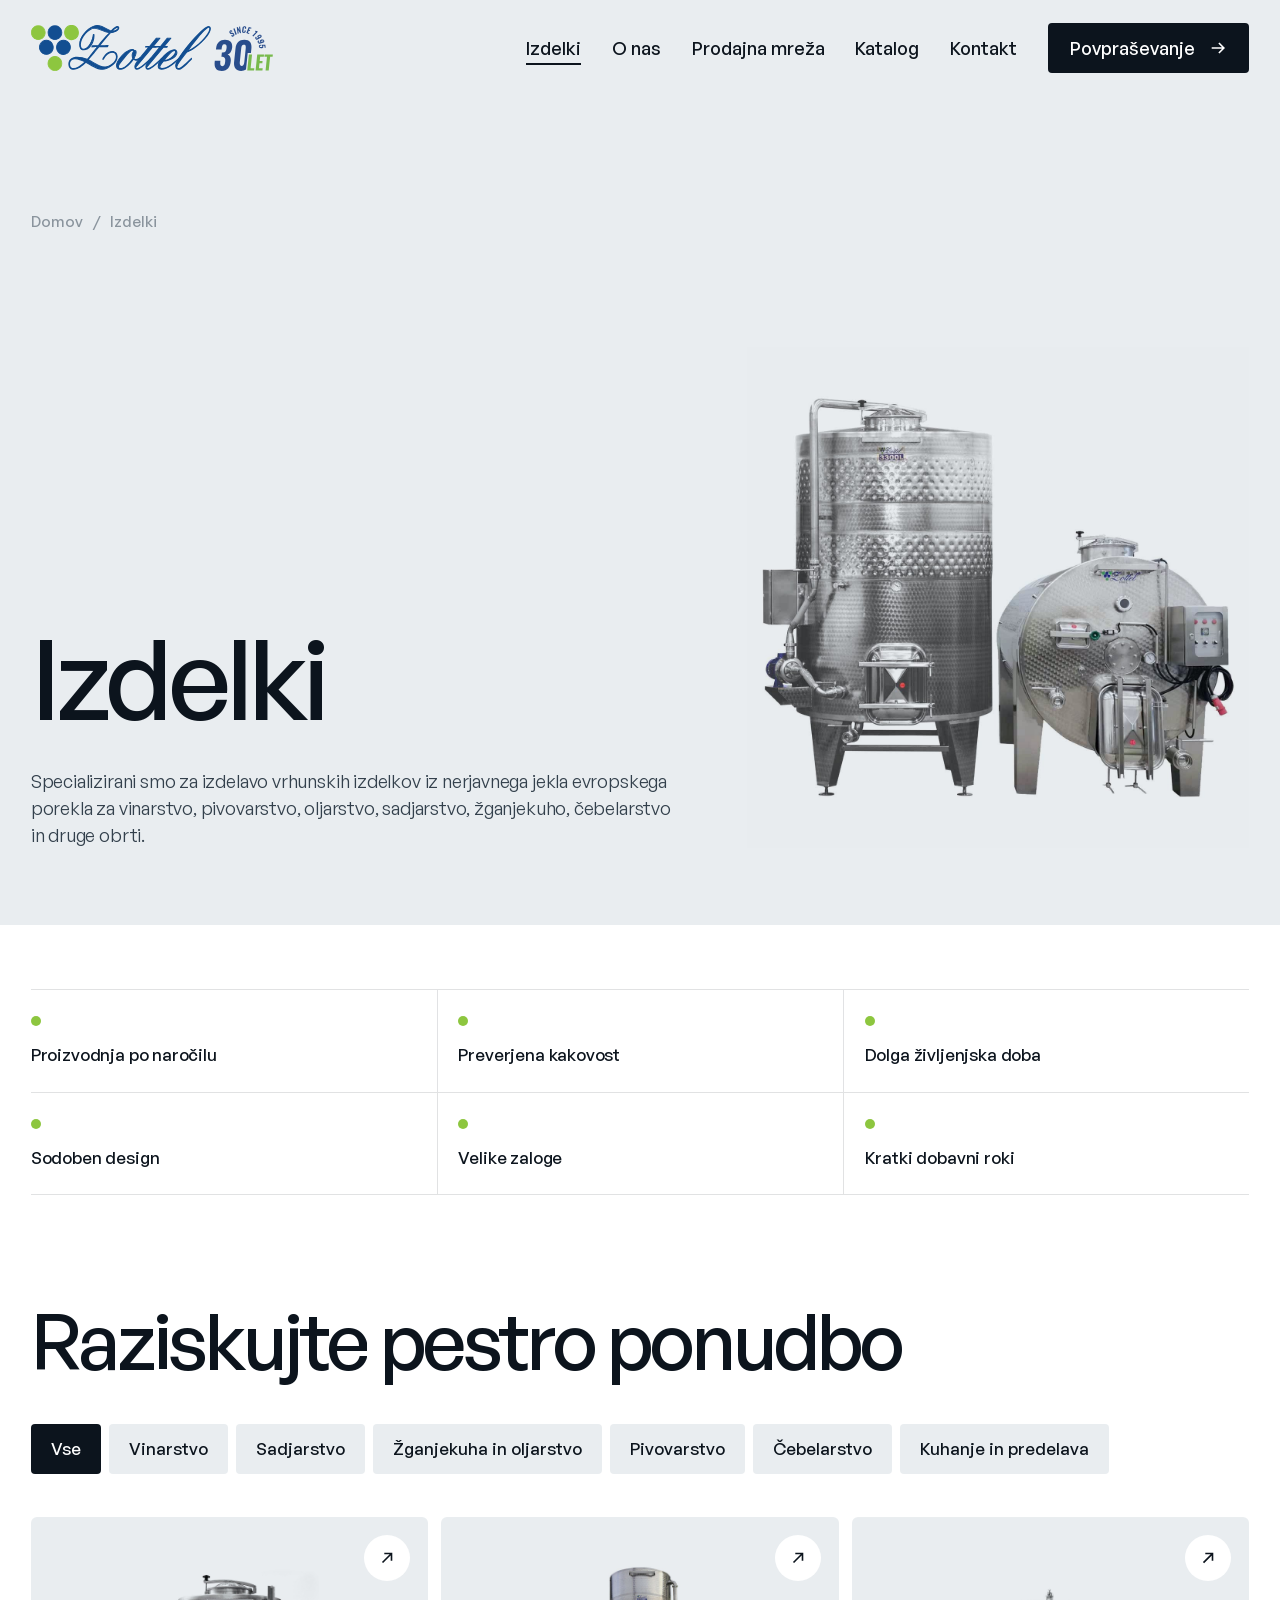
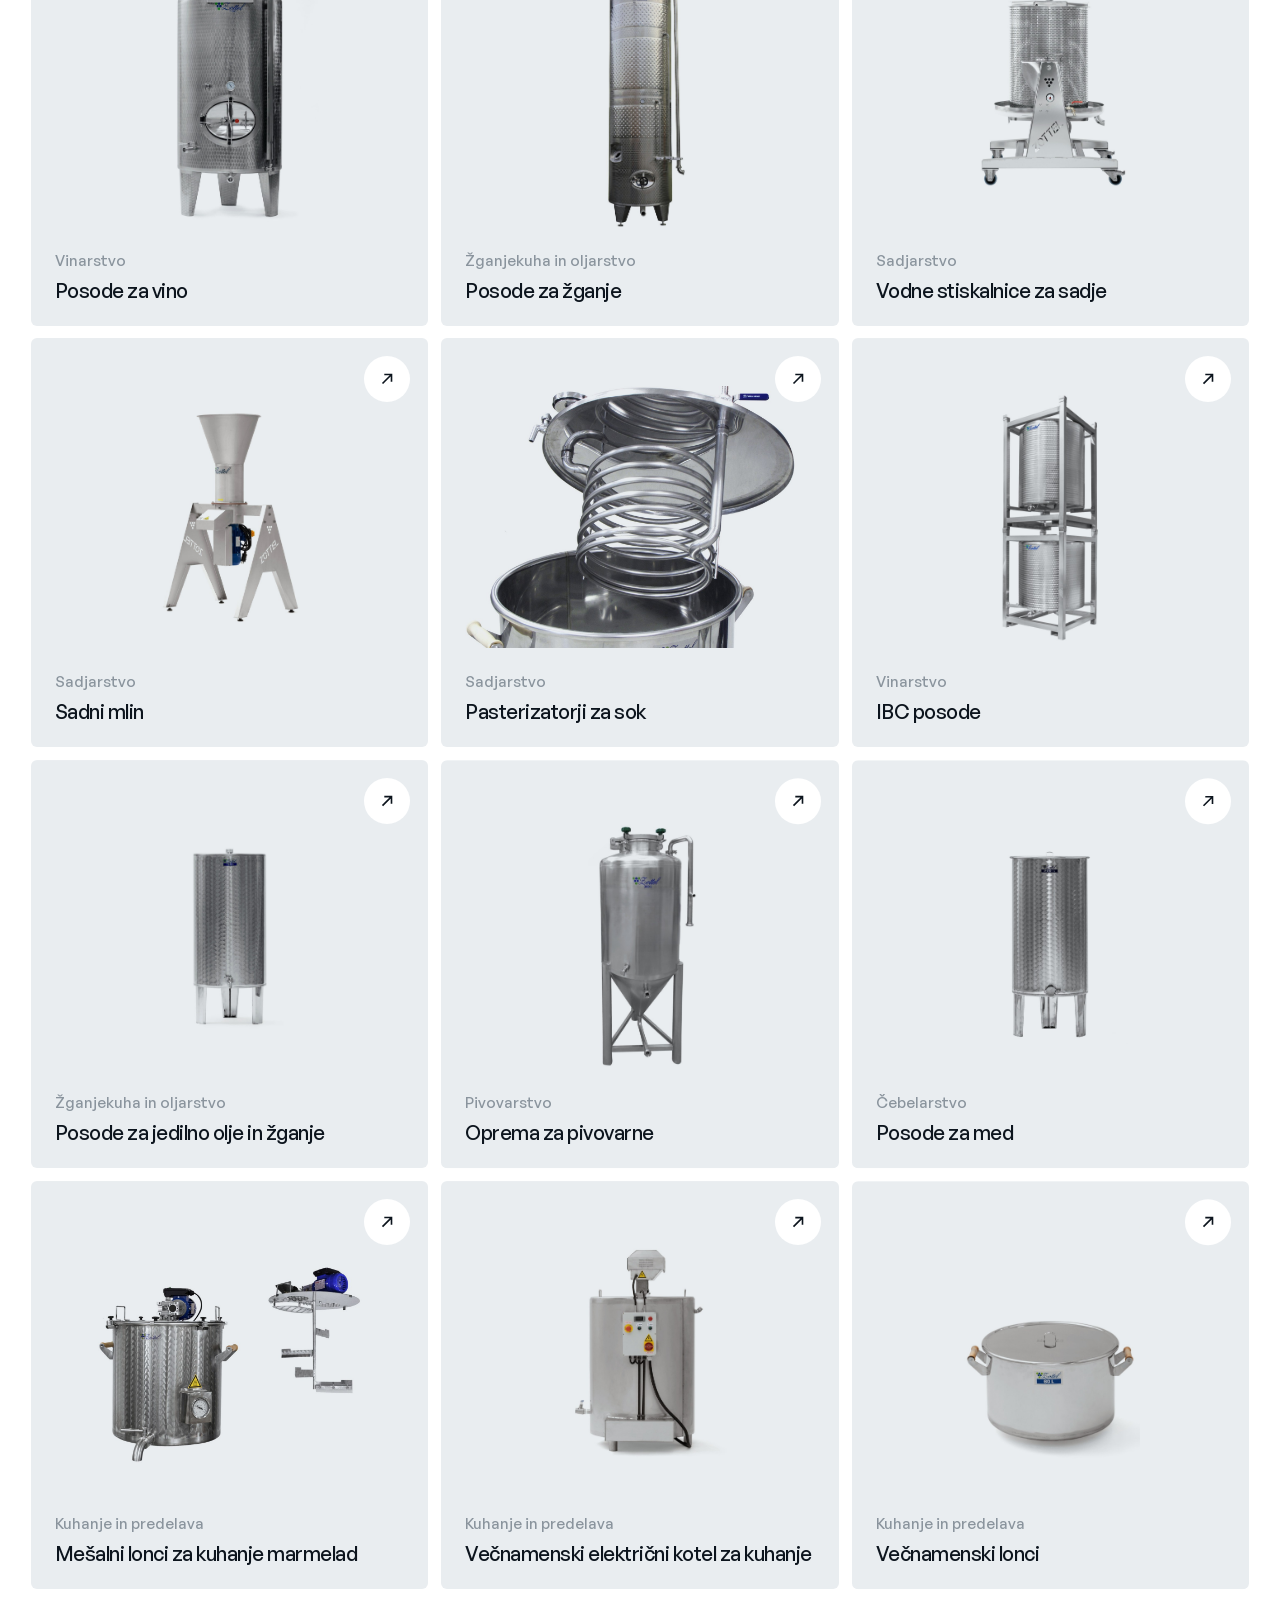
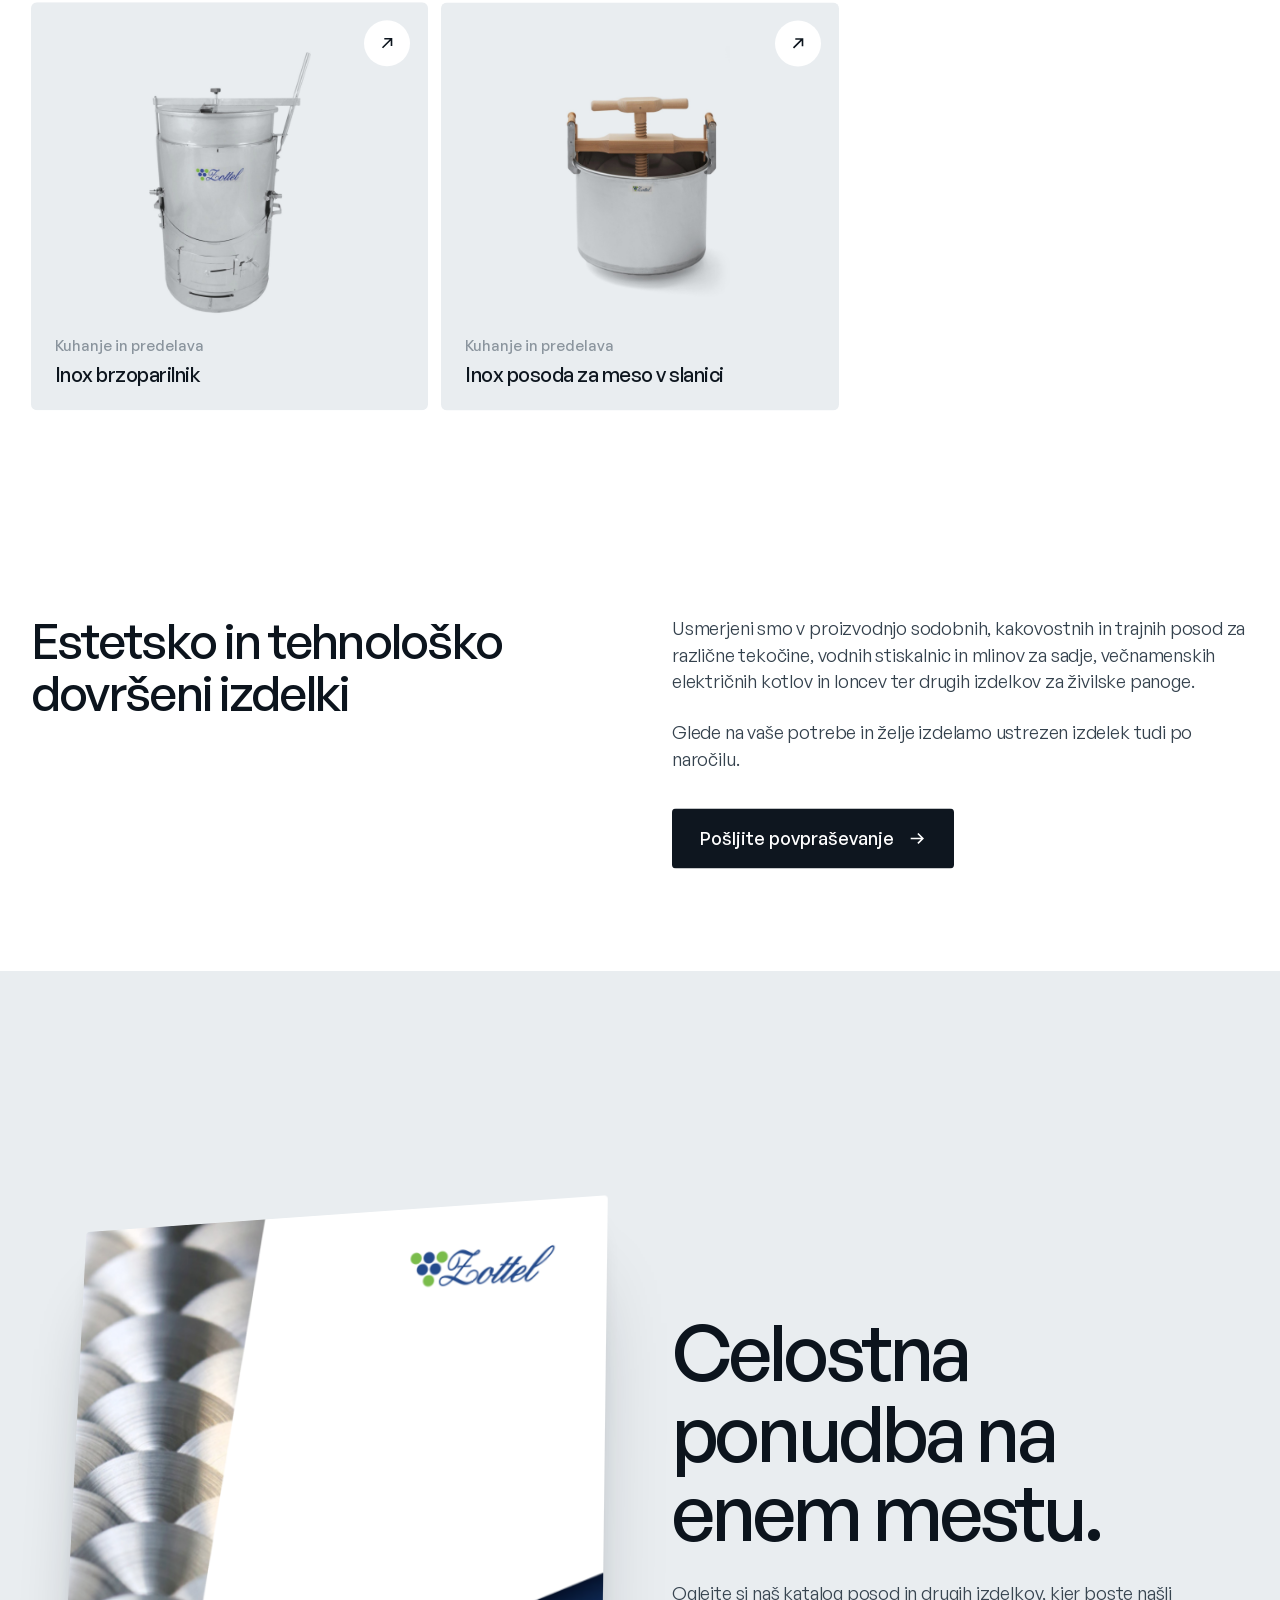
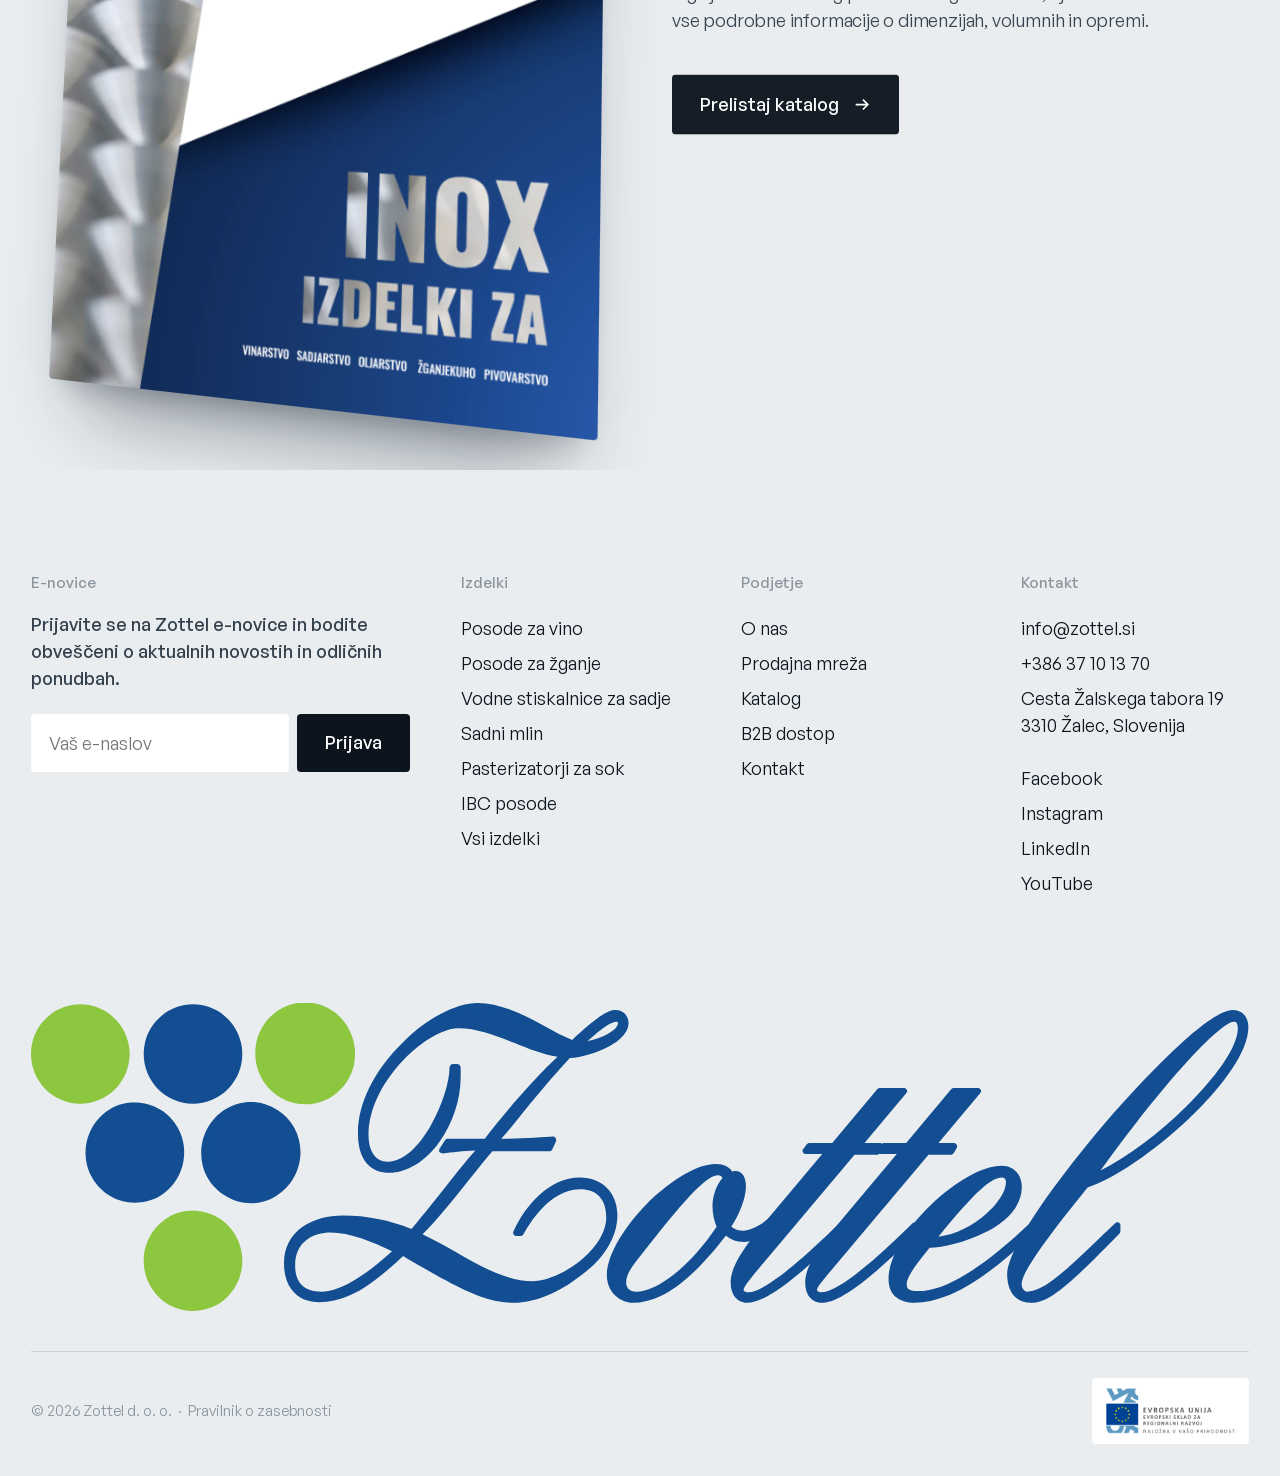
==== izdelki.html @ 9b25bd9e "Zottel website redesign Co-Authored-By: Claude Opus 5.5 <noreply@anthropic.com>" ====
<!doctype html>
<html lang="sl">
<head>
<meta charset="utf-8">
<meta name="viewport" content="width=device-width, initial-scale=1">
<title>Izdelki | Zottel</title>
<meta name="robots" content="noindex">
<link rel="icon" href="https://www.zottel.si/cache/documents/5544aebc43ce84dd72fc0d8e/favicon.ico">
<link rel="preload" href="assets/fonts/GeneralSans-500.woff2" as="font" type="font/woff2" crossorigin>
<link rel="stylesheet" href="assets/css/style.css">
</head>
<body data-page="izdelki">
<main>
<section class="phero">
    <div class="crumbs"><a href="index.html">Domov</a><span>/</span><span>Izdelki</span></div>
    <div class="phero-grid">
      <div>
        <h1 class="d1" data-split>Izdelki</h1>
        <p class="lead">Specializirani smo za izdelavo vrhunskih izdelkov iz nerjavnega jekla evropskega porekla za vinarstvo, pivovarstvo, oljarstvo, sadjarstvo, žganjekuho, čebelarstvo in druge obrti.</p>
      </div>
      <div class="phero-img"><img src="assets/img/s/vinfikatorji.jpg" alt="Vinifikatorji Zottel"></div>
    </div>
  </section>
  <section class="wrap" style="padding-top:clamp(50px,5vw,90px)"><div class="adv rv"><div><b></b>Proizvodnja po naročilu</div><div><b></b>Preverjena kakovost</div><div><b></b>Dolga življenjska doba</div><div><b></b>Sodoben design</div><div><b></b>Velike zaloge</div><div><b></b>Kratki dobavni roki</div></div></section>
  <section class="grid-sec">
    <div class="items-head"><h2 class="d2" data-split>Raziskujte pestro ponudbo</h2></div>
    <div class="filter rv" id="filter"></div>
    <div class="pgrid" id="pgrid"></div>
  </section>
  <section class="textcols">
    <h2 class="d3" data-split>Estetsko in tehnološko dovršeni izdelki</h2>
    <div><p class="lead rv">Usmerjeni smo v proizvodnjo sodobnih, kakovostnih in trajnih posod za različne tekočine, vodnih stiskalnic in mlinov za sadje, večnamenskih električnih kotlov in loncev ter drugih izdelkov za živilske panoge.</p>
    <p class="lead rv" style="margin-top:24px">Glede na vaše potrebe in želje izdelamo ustrezen izdelek tudi po naročilu.</p>
    <a class="btn rv" style="margin-top:36px" href="kontakt.html">Pošljite povpraševanje <svg viewBox="0 0 20 20" fill="none"><path d="M3 10h13M11 4.5 16.5 10 11 15.5" stroke="currentColor" stroke-width="1.8"/></svg></a></div>
  </section>
  <section class="catalog" id="katalog">
    <div class="cover"><img src="assets/img/KatalogZottel_05-2023_SLO_web-1-0.png" alt="Katalog Zottel 2023" loading="lazy"></div>
    <div>
      <h2 class="d2" data-split>Celostna ponudba na enem mestu.</h2>
      <p class="lead rv">Oglejte si naš katalog posod in drugih izdelkov, kjer boste našli vse podrobne informacije o dimenzijah, volumnih in opremi.</p>
      <a class="btn rv" href="https://www.zottel.si/katalog" target="_blank" rel="noopener">Prelistaj katalog <svg viewBox="0 0 20 20" fill="none"><path d="M3 10h13M11 4.5 16.5 10 11 15.5" stroke="currentColor" stroke-width="1.8"/></svg></a>
    </div>
  </section>
</main>
<script src="assets/vendor/gsap.min.js"></script>
<script src="assets/vendor/ScrollTrigger.min.js"></script>
<script src="assets/vendor/lenis.min.js"></script>
<script src="assets/js/data.js"></script>
<script src="assets/js/main.js"></script>
</body>
</html>
---- assets/css/style.css ----
@font-face { font-family: 'General Sans'; src: url('../fonts/GeneralSans-400.woff2') format('woff2'); font-weight: 400; font-display: swap; }
@font-face { font-family: 'General Sans'; src: url('../fonts/GeneralSans-500.woff2') format('woff2'); font-weight: 500; font-display: swap; }
@font-face { font-family: 'General Sans'; src: url('../fonts/GeneralSans-600.woff2') format('woff2'); font-weight: 600; font-display: swap; }

:root {
  --steel: #e9edf0;
  --steel-2: #dfe4e8;
  --paper: #f5f7f8;
  --white: #ffffff;
  --ink: #0c141d;
  --ink-2: #33404c;
  --gray: #8a949d;
  --line: rgba(12, 20, 29, .12);
  --blue: #124e91;
  --blue-deep: #0a2c55;
  --green: #8dc63f;
  --night: #081422;
  --g: clamp(16px, 2.4vw, 48px);
  --nav-h: 96px;
  --ease: cubic-bezier(.2, .7, .1, 1);
}

*, *::before, *::after { box-sizing: border-box; }
html { -webkit-text-size-adjust: 100%; }
html.lenis, html.lenis body { height: auto; }
.lenis.lenis-smooth { scroll-behavior: auto !important; }
body {
  margin: 0; background: var(--white); color: var(--ink);
  font-family: 'General Sans', 'Helvetica Neue', Arial, sans-serif; font-weight: 400;
  font-size: 18px; line-height: 1.5; -webkit-font-smoothing: antialiased; text-rendering: optimizeLegibility;
  overflow-x: hidden;
}
img, video, canvas { display: block; max-width: 100%; }
a { color: inherit; text-decoration: none; }
button { font: inherit; color: inherit; background: none; border: 0; cursor: pointer; padding: 0; }
h1, h2, h3, h4, p { margin: 0; font-weight: 500; }
::selection { background: var(--blue); color: #fff; }

/* ---------- Type scale ---------- */
.d1 { font-size: clamp(3rem, 8.6vw, 13rem); line-height: 1.02; letter-spacing: -.045em; font-weight: 500; padding-top: .06em; }
.d2 { font-size: clamp(2.5rem, 6vw, 9rem); line-height: 1.04; letter-spacing: -.04em; font-weight: 500; padding-top: .05em; }
.d3 { font-size: clamp(2rem, 3.8vw, 5.4rem); line-height: 1.08; letter-spacing: -.035em; font-weight: 500; }
.d4 { font-size: clamp(1.5rem, 2.2vw, 2.8rem); line-height: 1.15; letter-spacing: -.025em; font-weight: 500; }
.lead { font-size: clamp(1.15rem, 1.35vw, 1.6rem); line-height: 1.45; letter-spacing: -.01em; color: var(--ink-2); font-weight: 400; }
.muted { color: var(--gray); }
.blue { color: var(--blue); }
.wrap { padding-left: var(--g); padding-right: var(--g); }

/* ---------- Buttons ---------- */
.btn {
  display: inline-flex; align-items: center; gap: .8em; height: 60px; padding: 0 28px;
  background: var(--ink); color: #fff; font-size: 18px; font-weight: 500; border-radius: 4px;
  transition: background .4s var(--ease);
  position: relative; overflow: hidden;
}
.btn svg { width: 18px; height: 18px; transition: transform .5s var(--ease); }
.btn:hover { background: var(--blue); }
.btn:hover svg { transform: translateX(4px); }
.btn.light { background: #fff; color: var(--ink); }
.btn.light:hover { background: var(--green); }
.link-arrow { display: inline-flex; align-items: center; gap: .6em; font-weight: 500; font-size: 18px; }
.link-arrow svg { width: 18px; transition: transform .5s var(--ease); }
.link-arrow:hover svg { transform: translateX(5px); }

/* ---------- Loader ---------- */
.loader { position: fixed; inset: 0; z-index: 200; background: var(--steel); display: grid; place-items: center; }
.loader img { width: clamp(220px, 26vw, 420px); }
.loader .bar { position: absolute; left: 0; bottom: 0; height: 3px; width: 100%; background: var(--blue); transform-origin: left; transform: scaleX(0); }

/* ---------- Header ---------- */
.hdr { position: fixed; top: 0; left: 0; right: 0; z-index: 100; height: var(--nav-h); display: flex; align-items: center; justify-content: space-between; padding: 0 var(--g); transition: transform .6s var(--ease), background .4s, box-shadow .4s; }
.hdr.scrolled { background: rgba(255, 255, 255, .86); backdrop-filter: blur(18px) saturate(1.4); -webkit-backdrop-filter: blur(18px) saturate(1.4); }
.hdr.hide { transform: translateY(-100%); }
.hdr .logo img { width: clamp(200px, 19vw, 360px); height: auto; }
.nav { display: flex; align-items: center; gap: clamp(20px, 2.4vw, 44px); }
.nav > a, .nav > .has-mega > a { font-size: 18px; font-weight: 500; position: relative; padding: 8px 0; }
.nav > a::after, .nav > .has-mega > a::after { content: ''; position: absolute; left: 0; right: 0; bottom: 2px; height: 2px; background: currentColor; transform: scaleX(0); transform-origin: right; transition: transform .5s var(--ease); }
.nav > a:hover::after, .nav > .has-mega:hover > a::after, .nav a.active::after { transform: scaleX(1); transform-origin: left; }
.nav .btn { height: 50px; padding: 0 22px; }
.burger { display: none; width: 48px; height: 48px; position: relative; }
.burger span { position: absolute; left: 10px; right: 10px; height: 2px; background: var(--ink); transition: transform .4s var(--ease), top .4s var(--ease); }
.burger span:nth-child(1) { top: 19px; } .burger span:nth-child(2) { top: 28px; }
.menu-open .burger span:nth-child(1) { top: 23px; transform: rotate(45deg); }
.menu-open .burger span:nth-child(2) { top: 23px; transform: rotate(-45deg); }

/* Mega menu */
.mega { position: fixed; left: 0; right: 0; top: var(--nav-h); background: #fff; padding: 40px var(--g) 48px; display: grid; grid-template-columns: 1.1fr 3fr; gap: 4vw; opacity: 0; visibility: hidden; transform: translateY(-12px); transition: opacity .4s var(--ease), transform .5s var(--ease), visibility .4s; box-shadow: 0 30px 60px -30px rgba(8, 20, 34, .18); }
.has-mega:hover .mega, .has-mega:focus-within .mega { opacity: 1; visibility: visible; transform: none; }
.mega-feature { background: var(--steel); border-radius: 6px; padding: 28px; display: flex; flex-direction: column; justify-content: space-between; min-height: 360px; position: relative; overflow: hidden; }
.mega-feature img { position: absolute; right: -4%; bottom: 0; height: 86%; transition: opacity .35s, transform .6s var(--ease); }
.mega-feature h4 { font-size: 30px; letter-spacing: -.03em; line-height: 1.1; max-width: 60%; position: relative; }
.mega-cols { display: grid; grid-template-columns: repeat(3, 1fr); gap: 32px 3vw; }
.mega-cols h5 { margin: 0 0 12px; font-size: 15px; font-weight: 500; color: var(--gray); }
.mega-cols a { display: block; font-size: 19px; font-weight: 500; letter-spacing: -.01em; padding: 5px 0; transition: color .3s, transform .4s var(--ease); }
.mega-cols a:hover { color: var(--blue); transform: translateX(6px); }

/* Mobile menu */
.mmenu { position: fixed; inset: 0; z-index: 90; background: #fff; padding: calc(var(--nav-h) + 12px) var(--g) 40px; overflow-y: auto; opacity: 0; visibility: hidden; transition: opacity .4s, visibility .4s; }
.menu-open .mmenu { opacity: 1; visibility: visible; }
.mmenu a { display: block; font-size: 34px; letter-spacing: -.03em; font-weight: 500; padding: 8px 0; border-bottom: 1px solid var(--line); }
.mmenu .sub a { font-size: 19px; padding: 6px 0; border: 0; color: var(--ink-2); }
.mmenu .sub { padding: 8px 0 16px; }

/* ---------- Hero (home) ---------- */
.hero { position: relative; height: 100svh; min-height: 640px; background: var(--steel); overflow: hidden; display: flex; flex-direction: column; padding-top: calc(var(--nav-h) + 4vh); }
.hero-top { position: relative; }
.hero-h { font-size: clamp(3rem, 7.2vw, 11.5rem); }
.hero h1 .ln { display: block; overflow: hidden; padding-bottom: .04em; }
.hero h1 .ln > span { display: block; }
.hero-side { position: absolute; right: var(--g); bottom: .4vw; width: clamp(280px, 22vw, 420px); display: grid; gap: 24px; }
.hero-side p { font-size: 19px; color: var(--ink-2); line-height: 1.45; }
.tanks { flex: 1 1 0; min-height: 0; display: flex; align-items: flex-end; justify-content: center; gap: 1.1vw; margin-top: 4vh; padding: 0 var(--g) 5vh; max-width: 100%; }
.tank { height: 100%; overflow: hidden; display: flex; align-items: flex-end; }
.tank img { height: 100%; width: auto; max-width: none; display: block; }
.hero-meta { position: absolute; left: var(--g); right: var(--g); bottom: 24px; display: flex; justify-content: space-between; font-size: 15px; color: var(--ink-2); pointer-events: none; }
.scroll-cue { display: inline-flex; gap: 10px; align-items: center; }
.scroll-cue i { width: 1px; height: 34px; background: var(--ink); position: relative; overflow: hidden; display: inline-block; }
.scroll-cue i::after { content: ''; position: absolute; inset: 0; background: var(--steel); animation: cue 2s var(--ease) infinite; }
@keyframes cue { 0% { transform: translateY(-100%); } 60%, 100% { transform: translateY(100%); } }

/* ---------- Statement ---------- */
.statement { padding: clamp(110px, 16vw, 280px) var(--g); }
.statement p { max-width: 1700px; }
.statement .w { opacity: .14; transition: none; }
.statement-foot { margin-top: clamp(48px, 5vw, 90px); display: flex; gap: 4vw; align-items: center; flex-wrap: wrap; }
.chips { display: flex; flex-wrap: wrap; gap: 10px; }
.chip { font-size: 16px; font-weight: 500; padding: 10px 18px; background: var(--steel); border-radius: 4px; }

/* ---------- Horizontal products ---------- */
.programme { position: relative; background: var(--paper); overflow: hidden; }
.programme { min-height: 100svh; display: flex; flex-direction: column; justify-content: center; }
.programme-head { display: flex; justify-content: space-between; align-items: end; gap: 4vw; padding: calc(var(--nav-h) + 10px) var(--g) clamp(24px, 3vw, 56px); }
.programme-head .lead { max-width: 520px; }
.track { will-change: transform; display: flex; gap: 1.2vw; padding: 0 var(--g) clamp(70px, 6vw, 110px); width: max-content; }
.pcard { width: clamp(300px, 30vw, 620px); flex: none; background: var(--steel); border-radius: 6px; padding: 28px; display: flex; flex-direction: column; position: relative; overflow: hidden; }
.pcard .pimg { display: block !important; overflow: hidden; height: clamp(240px, min(34vw, calc(100svh - 470px)), 660px); display: grid; place-items: center; }
.pcard .pimg img { height: 100%; width: 100%; object-fit: contain; transition: transform 1s var(--ease); }
.pcard:hover .pimg img { transform: scale(1.05) translateY(-1%); }
.pcard h3 { font-size: clamp(24px, 2vw, 38px); letter-spacing: -.03em; line-height: 1.1; margin-top: 20px; }
.pcard p { color: var(--ink-2); margin-top: 10px; font-size: 17px; max-width: 34ch; }
.pcard .idx { position: absolute; top: 26px; left: 28px; font-size: 15px; color: var(--gray); font-weight: 500; }
.pcard .go { position: absolute; top: 20px; right: 20px; width: 52px; height: 52px; border-radius: 50%; background: #fff; display: grid; place-items: center; transition: background .4s, color .4s, transform .5s var(--ease); }
.pcard .go svg { width: 20px; }
.pcard:hover .go { background: var(--blue); color: #fff; transform: rotate(-45deg); }
.pcard.more { background: var(--blue); color: #fff; justify-content: space-between; }
.pcard.more p { color: rgba(255, 255, 255, .75); }
.progress { position: absolute; left: var(--g); right: var(--g); bottom: clamp(40px, 3.4vw, 64px); height: 2px; background: var(--line); }
.progress i { position: absolute; inset: 0; background: var(--ink); transform-origin: left; transform: scaleX(0); }

/* ---------- Industries ---------- */
.industries { padding: clamp(110px, 12vw, 220px) var(--g); display: grid; grid-template-columns: 1.15fr 1fr; gap: 5vw; }
.ind-list { list-style: none; margin: 40px 0 0; padding: 0; }
.ind-list li { border-top: 1px solid var(--line); }
.ind-list li:last-child { border-bottom: 1px solid var(--line); }
.ind-list button { width: 100%; text-align: left; display: grid; grid-template-columns: 1fr auto; align-items: center; padding: clamp(14px, 1.4vw, 26px) 0; }
.ind-list .nm { font-size: clamp(2.2rem, 4.6vw, 6.6rem); line-height: 1.08; letter-spacing: -.045em; font-weight: 500; color: var(--steel-2); transition: color .5s var(--ease); padding-top: .04em; }
.ind-list li.on .nm { color: var(--ink); }
.ind-list .ct { font-size: 15px; color: var(--gray); font-weight: 500; }
.ind-body { display: grid; grid-template-rows: 0fr; transition: grid-template-rows .6s var(--ease); }
.ind-body > div { overflow: hidden; }
.ind-list li.on .ind-body { grid-template-rows: 1fr; }
.ind-body p { color: var(--ink-2); max-width: 46ch; padding-bottom: 14px; }
.ind-body .links { display: flex; flex-wrap: wrap; gap: 8px; padding-bottom: 26px; }
.ind-body .links a { font-size: 16px; font-weight: 500; padding: 8px 14px; background: var(--steel); border-radius: 4px; transition: background .3s, color .3s; }
.ind-body .links a:hover { background: var(--blue); color: #fff; }
.ind-visual { position: sticky; top: calc(var(--nav-h) + 24px); height: calc(100svh - var(--nav-h) - 48px); border-radius: 6px; overflow: hidden; background: var(--steel); }
.ind-visual img { position: absolute; inset: -8% 0; width: 100%; height: 116%; object-fit: cover; opacity: 0; transform: scale(1.08); transition: opacity .9s var(--ease), transform 1.6s var(--ease); }
.ind-visual img.on { opacity: 1; transform: scale(1); }
.ind-mimg { display: none; }

/* ---------- Roots / numbers ---------- */
.roots { background: var(--night); color: #fff; padding: clamp(110px, 12vw, 220px) 0 0; overflow: hidden; }
.roots-head { display: grid; grid-template-columns: 1.3fr 1fr; gap: 5vw; align-items: end; }
.roots-head .lead { color: rgba(255, 255, 255, .7); }
.nums { display: grid; grid-template-columns: repeat(4, 1fr); margin-top: clamp(70px, 8vw, 150px); border-top: 1px solid rgba(255, 255, 255, .16); }
.num { padding: 34px 2vw 0 0; }
.num + .num { padding-left: 2vw; border-left: 1px solid rgba(255, 255, 255, .16); }
.num b { display: block; font-weight: 500; font-size: clamp(3rem, 6.4vw, 9.5rem); letter-spacing: -.05em; line-height: 1.02; font-variant-numeric: tabular-nums; padding-top: .04em; }
.num b sup { font-size: .4em; vertical-align: top; position: relative; top: .3em; margin-left: .05em; }
.num > span { display: block; color: rgba(255, 255, 255, .62); margin-top: 14px; font-size: 17px; max-width: 26ch; }
.roots-img { margin-top: clamp(80px, 8vw, 150px); height: clamp(420px, 88vh, 1100px); overflow: hidden; position: relative; }
.roots-img img { position: absolute; left: 0; top: -15%; width: 100%; height: 130%; object-fit: cover; }
.roots-img figcaption { position: absolute; left: var(--g); bottom: var(--g); max-width: 640px; font-size: clamp(1.3rem, 1.8vw, 2.2rem); letter-spacing: -.02em; line-height: 1.25; font-weight: 500; color: #fff; text-shadow: 0 2px 30px rgba(0, 0, 0, .35); }

/* ---------- Certificates ---------- */
.cert { padding: clamp(110px, 12vw, 220px) var(--g); display: grid; grid-template-columns: 1fr 1.2fr; gap: 5vw; align-items: start; }
.cert-img { position: sticky; top: calc(var(--nav-h) + 24px); aspect-ratio: 4 / 5; border-radius: 6px; overflow: hidden; background: var(--steel); }
.cert-img img { position: absolute; left: 0; top: -10%; width: 100%; height: 120%; object-fit: cover; }
.std { border-top: 1px solid var(--line); padding: 30px 0; display: grid; grid-template-columns: minmax(0, 1.1fr) 1fr; gap: 3vw; }
.std:last-child { border-bottom: 1px solid var(--line); }
.std h3 { font-size: clamp(1.6rem, 2.4vw, 3.2rem); letter-spacing: -.035em; line-height: 1.08; }
.std p { color: var(--ink-2); font-size: 17px; }
.cert-intro { margin: 34px 0 60px; max-width: 60ch; }

/* ---------- Bento ---------- */
.bento-sec { padding: 0 var(--g) clamp(110px, 12vw, 220px); }
.bento-sec > .d2 { margin-bottom: clamp(40px, 4vw, 80px); max-width: 16ch; }
.bento { display: grid; grid-template-columns: repeat(4, 1fr); grid-auto-rows: clamp(220px, 19vw, 380px); gap: 1vw; }
.tile { background: var(--steel); border-radius: 6px; padding: clamp(22px, 2vw, 36px); display: flex; flex-direction: column; justify-content: space-between; position: relative; overflow: hidden; }
.tile h3 { font-size: clamp(1.5rem, 2vw, 2.6rem); letter-spacing: -.03em; line-height: 1.1; position: relative; }
.tile p { color: var(--ink-2); font-size: 17px; position: relative; max-width: 36ch; }
.tile.img { color: #fff; }
.tile.img p { color: rgba(255, 255, 255, .82); }
.tile.img img { position: absolute; inset: 0; width: 100%; height: 100%; object-fit: cover; transition: transform 1.4s var(--ease); }
.tile.img::after { content: ''; position: absolute; inset: 0; background: linear-gradient(180deg, rgba(8, 20, 34, .1), rgba(8, 20, 34, .55)); }
.tile.img > * { z-index: 1; }
.tile.img:hover img { transform: scale(1.05); }
.tile.tall { grid-row: span 2; }
.tile.wide { grid-column: span 2; }
.tile.blue { background: var(--blue); color: #fff; }
.tile.blue p { color: rgba(255, 255, 255, .78); }
.tile .big { font-size: clamp(3.4rem, 6vw, 8rem); letter-spacing: -.05em; line-height: 1; font-weight: 500; }
.tile.prod img { position: absolute; right: 6%; bottom: 0; height: 92%; width: auto; }

/* ---------- World ---------- */
.world { background: var(--night); color: #fff; padding: clamp(110px, 12vw, 220px) var(--g) clamp(70px, 6vw, 120px); position: relative; overflow: hidden; }
.world-head { display: grid; grid-template-columns: 1.3fr 1fr; gap: 5vw; align-items: end; position: relative; z-index: 1; }
.world-head .lead { color: rgba(255, 255, 255, .7); }
.map { position: relative; margin: clamp(30px, 3vw, 60px) calc(var(--g) * -1) 0; }
.map canvas { width: 100%; height: auto; }
.countries { position: relative; z-index: 1; display: grid; grid-template-columns: repeat(auto-fill, minmax(190px, 1fr)); gap: 4px 2vw; margin-top: clamp(30px, 3vw, 60px); padding-top: 30px; border-top: 1px solid rgba(255, 255, 255, .16); }
.countries span { font-size: 17px; color: rgba(255, 255, 255, .62); transition: color .3s; cursor: default; }
.countries span:hover, .countries span.hl { color: #fff; }
.countries span.home { color: var(--green); }

/* ---------- Catalog CTA ---------- */
.catalog { padding: clamp(110px, 12vw, 220px) var(--g); display: grid; grid-template-columns: 1fr 1fr; gap: 5vw; align-items: center; background: var(--steel); overflow: hidden; }
.catalog .cover { justify-self: center; width: min(100%, 560px); perspective: 1400px; }
.catalog .cover img { width: 100%; border-radius: 4px; box-shadow: 0 60px 80px -40px rgba(8, 20, 34, .45), 0 20px 30px -20px rgba(8, 20, 34, .3); }
.catalog .d2 { max-width: 12ch; }
.catalog .lead { margin: 28px 0 40px; max-width: 46ch; }

/* ---------- Contact ---------- */
.contact { padding: clamp(110px, 12vw, 220px) var(--g); display: grid; grid-template-columns: 1fr 1fr; gap: 5vw; }
.contact .d2 { max-width: 10ch; }
.cinfo { margin-top: 48px; display: grid; gap: 22px; }
.cinfo a, .cinfo div { font-size: clamp(1.3rem, 1.7vw, 2rem); letter-spacing: -.02em; font-weight: 500; line-height: 1.25; }
.cinfo a:hover { color: var(--blue); }
.cinfo small { display: block; font-size: 15px; color: var(--gray); letter-spacing: 0; font-weight: 500; margin-bottom: 4px; }
form.cform { display: grid; gap: 14px; align-content: start; }
.field { position: relative; }
.field input, .field textarea { width: 100%; font: inherit; font-size: 19px; color: var(--ink); background: var(--steel); border: 0; border-radius: 4px; padding: 30px 20px 12px; outline: none; transition: background .3s, box-shadow .3s; resize: vertical; }
.field textarea { min-height: 170px; }
.field label { position: absolute; left: 20px; top: 21px; font-size: 19px; color: var(--gray); pointer-events: none; transition: transform .3s var(--ease), font-size .3s; transform-origin: left; }
.field input:focus, .field textarea:focus { background: #fff; box-shadow: inset 0 0 0 2px var(--blue); }
.field input:focus + label, .field input:not(:placeholder-shown) + label, .field textarea:focus + label, .field textarea:not(:placeholder-shown) + label { transform: translateY(-12px) scale(.72); }
.check { display: flex; gap: 12px; align-items: flex-start; font-size: 16px; color: var(--ink-2); margin: 6px 0 10px; }
.check input { width: 20px; height: 20px; accent-color: var(--blue); margin-top: 2px; flex: none; }
.form-ok { display: none; font-size: 19px; color: var(--blue); font-weight: 500; }
form.sent .form-ok { display: block; }

/* ---------- Footer ---------- */
.ftr { background: var(--steel); color: var(--ink); padding: clamp(80px, 8vw, 140px) var(--g) 32px; overflow: hidden; }
.ftr-top { display: grid; grid-template-columns: 1.4fr 1fr 1fr 1fr; gap: 4vw; }
.ftr h5 { font-size: 15px; font-weight: 500; color: var(--gray); margin: 0 0 16px; }
.ftr a { display: block; font-size: 18px; padding: 4px 0; color: var(--ink); transition: color .3s; }
.ftr a:hover { color: var(--blue); }
.news p { color: var(--ink-2); max-width: 36ch; margin: 0 0 22px; }
.news form { display: flex; gap: 8px; max-width: 480px; }
.news input { flex: 1; min-width: 0; height: 58px; border-radius: 4px; border: 0; background: #fff; color: var(--ink); font: inherit; font-size: 18px; padding: 0 18px; outline: none; }
.news input:focus { box-shadow: inset 0 0 0 2px var(--blue); }
.news .btn { height: 58px; }
.ftr-logo { margin: clamp(70px, 8vw, 150px) 0 40px; }
.ftr-logo img { width: 100%; height: auto; }
.ftr-bottom { display: flex; justify-content: space-between; align-items: center; flex-wrap: wrap; gap: 20px; font-size: 15px; color: var(--gray); padding-top: 26px; border-top: 1px solid var(--line); }
.ftr-bottom a { display: inline; font-size: 15px; color: var(--gray); }
.eu { background: #fff; border-radius: 4px; padding: 10px 14px; display: inline-block; }
.eu img { height: 46px; width: auto; }

/* ---------- Subpage hero ---------- */
.phero { padding: calc(var(--nav-h) + clamp(60px, 9vw, 170px)) var(--g) clamp(60px, 6vw, 110px); background: var(--steel); position: relative; overflow: hidden; }
.crumbs { font-size: 15px; color: var(--gray); font-weight: 500; margin-bottom: 26px; display: flex; gap: 10px; }
.crumbs a:hover { color: var(--ink); }
.phero .lead { max-width: 60ch; margin-top: 34px; }
.phero-grid { display: grid; grid-template-columns: 1.3fr 1fr; gap: 5vw; align-items: end; }
.phero-img { height: clamp(360px, 46vw, 820px); display: grid; place-items: end center; }
.phero-img img { max-height: 100%; width: auto; }

/* Grids */
.grid-sec { padding: clamp(80px, 8vw, 150px) var(--g); }
.filter { display: flex; flex-wrap: wrap; gap: 8px; margin-bottom: clamp(36px, 3.4vw, 64px); }
.filter button { font-size: 17px; font-weight: 500; padding: 12px 20px; border-radius: 4px; background: var(--steel); transition: background .3s, color .3s; }
.filter button.on, .filter button:hover { background: var(--ink); color: #fff; }
.pgrid { display: grid; grid-template-columns: repeat(4, 1fr); gap: 1vw; }
.gcard { background: var(--steel); border-radius: 6px; padding: 24px; display: flex; flex-direction: column; min-height: clamp(380px, 30vw, 600px); position: relative; overflow: hidden; }
.gcard .pimg { flex: 1; display: grid; place-items: center; padding: 20px 0; min-height: 0; }
.gcard .pimg img { max-height: clamp(240px, 21vw, 440px); width: auto; transition: transform 1s var(--ease); }
.gcard:hover .pimg img { transform: scale(1.05); }
.gcard h3 { font-size: clamp(20px, 1.5vw, 28px); letter-spacing: -.025em; line-height: 1.15; }
.gcard small { display: block; color: var(--gray); font-size: 15px; font-weight: 500; margin-bottom: 6px; }
.gcard .go { position: absolute; top: 18px; right: 18px; width: 46px; height: 46px; border-radius: 50%; background: #fff; display: grid; place-items: center; transition: background .4s, color .4s, transform .5s var(--ease); }
.gcard .go svg { width: 18px; }
.gcard:hover .go { background: var(--blue); color: #fff; transform: rotate(-45deg); }
.gcard.noimg .pimg { place-items: center; }
.gcard.noimg .pimg span { width: 38%; aspect-ratio: 1; border-radius: 50%; background: radial-gradient(circle at 35% 30%, #fff, var(--steel-2) 60%, #c9d0d6); }
.gcard.hidden { display: none; }

.adv { display: grid; grid-template-columns: repeat(6, 1fr); border-top: 1px solid var(--line); border-bottom: 1px solid var(--line); }
.adv div { padding: 26px 1.6vw 26px 0; font-size: clamp(17px, 1.2vw, 22px); font-weight: 500; letter-spacing: -.01em; line-height: 1.25; }
.adv div + div { padding-left: 1.6vw; border-left: 1px solid var(--line); }
.adv div b { display: block; width: 10px; height: 10px; border-radius: 50%; background: var(--green); margin-bottom: 18px; }

.textcols { padding: clamp(80px, 8vw, 150px) var(--g); display: grid; grid-template-columns: 1fr 1fr; gap: 5vw; }
.textcols p.lead { max-width: 56ch; }

/* About */
.values { display: grid; grid-template-columns: repeat(4, 1fr); gap: 1vw; }
.value { background: var(--steel); border-radius: 6px; padding: clamp(24px, 2vw, 36px); min-height: clamp(340px, 26vw, 480px); display: flex; flex-direction: column; justify-content: space-between; }
.value h3 { font-size: clamp(1.6rem, 2.2vw, 2.8rem); letter-spacing: -.03em; }
.value p { color: var(--ink-2); font-size: 17px; }
.value.dark { background: var(--night); color: #fff; }
.value.dark p { color: rgba(255, 255, 255, .72); }
.timeline { display: grid; grid-template-columns: repeat(4, 1fr); border-top: 1px solid var(--line); }
.tl { padding: 30px 2vw 0 0; }
.tl + .tl { padding-left: 2vw; border-left: 1px solid var(--line); }
.tl b { display: block; font-size: clamp(2.6rem, 5vw, 7rem); letter-spacing: -.05em; line-height: 1.02; font-weight: 500; padding-top: .04em; }
.tl p { color: var(--ink-2); margin-top: 12px; font-size: 17px; max-width: 30ch; }
.video { position: relative; aspect-ratio: 16 / 9; border-radius: 6px; overflow: hidden; background: #000; cursor: pointer; }
.video img { width: 100%; height: 100%; object-fit: cover; transition: transform 1.2s var(--ease), opacity .4s; }
.video:hover img { transform: scale(1.03); }
.video .play { position: absolute; left: 50%; top: 50%; width: clamp(90px, 8vw, 150px); aspect-ratio: 1; border-radius: 50%; background: #fff; transform: translate(-50%, -50%); display: grid; place-items: center; font-weight: 500; font-size: 17px; transition: transform .5s var(--ease), background .4s, color .4s; }
.video:hover .play { transform: translate(-50%, -50%) scale(1.08); background: var(--blue); color: #fff; }
.video iframe { position: absolute; inset: 0; width: 100%; height: 100%; border: 0; }
.split-img { height: clamp(380px, 70vh, 900px); overflow: hidden; border-radius: 6px; position: relative; }
.split-img img { position: absolute; left: 0; top: -12%; width: 100%; height: 124%; object-fit: cover; }

/* Product items list on category */
.items-head { display: flex; justify-content: space-between; align-items: end; gap: 4vw; margin-bottom: clamp(36px, 3.4vw, 64px); }

/* Reveal helpers */
.rv { opacity: 0; transform: translateY(40px); }
.no-js .rv, .reduced .rv { opacity: 1; transform: none; }

/* ---------- Responsive ---------- */
@media (max-width: 1280px) {
  .pgrid { grid-template-columns: repeat(3, 1fr); }
  .adv { grid-template-columns: repeat(3, 1fr); }
  .adv div:nth-child(4) { border-left: 0; padding-left: 0; }
  .adv div:nth-child(n+4) { border-top: 1px solid var(--line); }
}
@media (max-width: 1080px) {
  :root { --nav-h: 76px; }
  .nav { display: none; }
  .burger { display: block; }
  .hero-side { position: static; width: auto; max-width: 520px; margin-top: 24px; }
  .industries, .cert, .catalog, .contact, .roots-head, .world-head, .phero-grid, .textcols { grid-template-columns: 1fr; }
  .ind-visual, .cert-img { position: relative; top: 0; }
  .ind-visual { display: none; }
  .ind-mimg { display: block; border-radius: 6px; overflow: hidden; margin-bottom: 20px; aspect-ratio: 4 / 3; }
  .ind-mimg img { width: 100%; height: 100%; object-fit: cover; }
  .nums, .timeline { grid-template-columns: 1fr 1fr; }
  .num:nth-child(3), .tl:nth-child(3) { border-left: 0; padding-left: 0; }
  .num:nth-child(n+3), .tl:nth-child(n+3) { margin-top: 40px; }
  .bento { grid-template-columns: 1fr 1fr; }
  .values { grid-template-columns: 1fr 1fr; }
  .pgrid { grid-template-columns: repeat(2, 1fr); }
  .ftr-top { grid-template-columns: 1fr 1fr; }
  .std { grid-template-columns: 1fr; gap: 10px; }
}
@media (max-width: 680px) {
  body { font-size: 17px; }
  .hero { padding-top: calc(var(--nav-h) + 3vh); }
  .tanks { gap: 1.4vw; padding: 0 12px 4vh; align-items: flex-end; }
  .tank { height: auto; flex: var(--w) 1 0; min-width: 0; }
  .tank img { height: auto; width: 100%; }
  .hero-meta { display: none; }
  .track { gap: 10px; }
  .pcard { width: 80vw; padding: 22px; }
  .pcard .pimg { display: block !important; overflow: hidden; height: 72vw; }
  .bento { grid-template-columns: 1fr; grid-auto-rows: minmax(240px, auto); }
  .tile.wide { grid-column: auto; }
  .tile.tall { grid-row: span 1; min-height: 420px; }
  .values, .pgrid { grid-template-columns: 1fr; }
  .gcard { min-height: 420px; }
  .nums, .timeline { grid-template-columns: 1fr; }
  .num + .num, .tl + .tl { border-left: 0; padding-left: 0; border-top: 1px solid rgba(255, 255, 255, .16); margin-top: 28px; }
  .tl + .tl { border-top-color: var(--line); }
  .adv { grid-template-columns: 1fr 1fr; }
  .adv div:nth-child(odd) { border-left: 0; padding-left: 0; }
  .adv div:nth-child(even) { border-left: 1px solid var(--line); padding-left: 16px; }
  .adv div:nth-child(n+3) { border-top: 1px solid var(--line); }
  .ftr-top { grid-template-columns: 1fr; }
  .news form { flex-direction: column; }
  .programme-head, .items-head { flex-direction: column; align-items: flex-start; }
  .countries { grid-template-columns: 1fr 1fr; }
  .map { margin-left: -20px; margin-right: -20px; }
}
@media (prefers-reduced-motion: reduce) {
  *, *::before, *::after { animation: none !important; transition: none !important; }
}

/* page-specific */
body[data-page="mreza"] .hdr { background: #fff; }
body[data-page="kontakt"] .field input, body[data-page="kontakt"] .field textarea { background: #fff; }
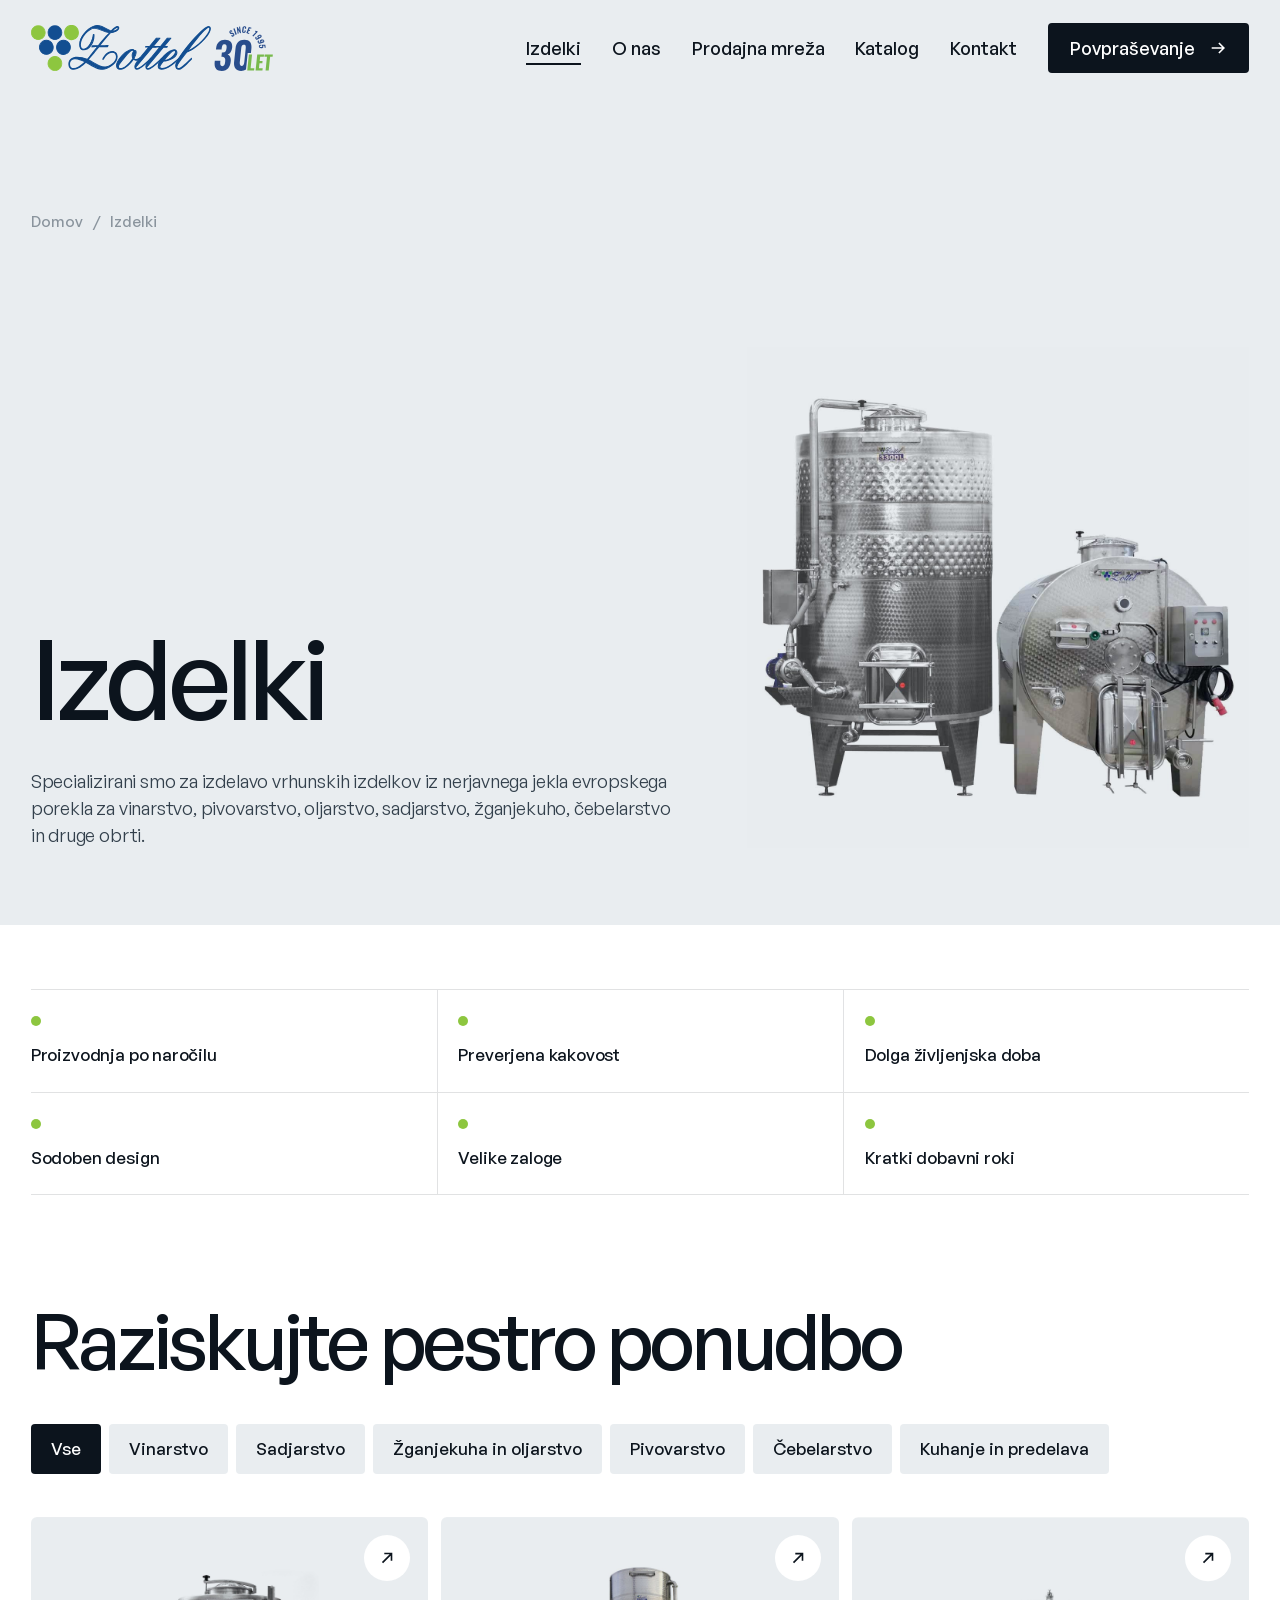
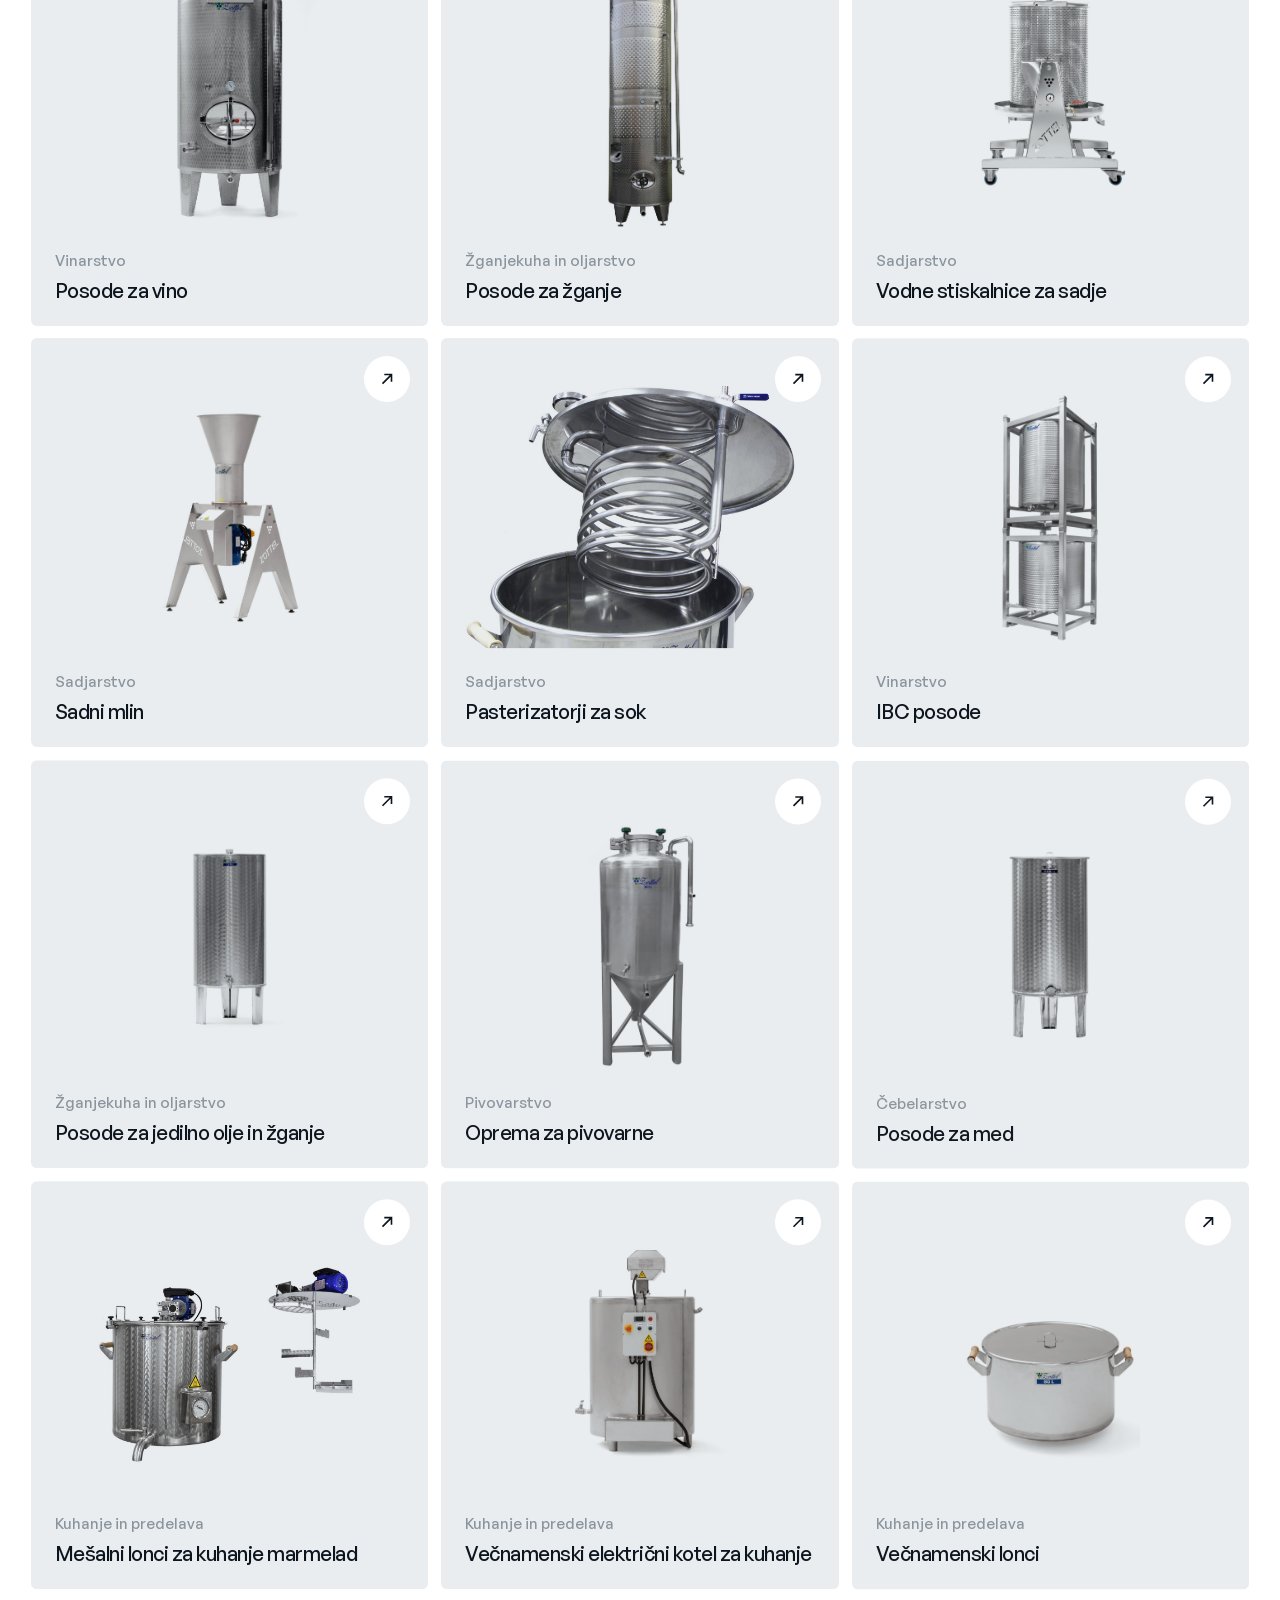
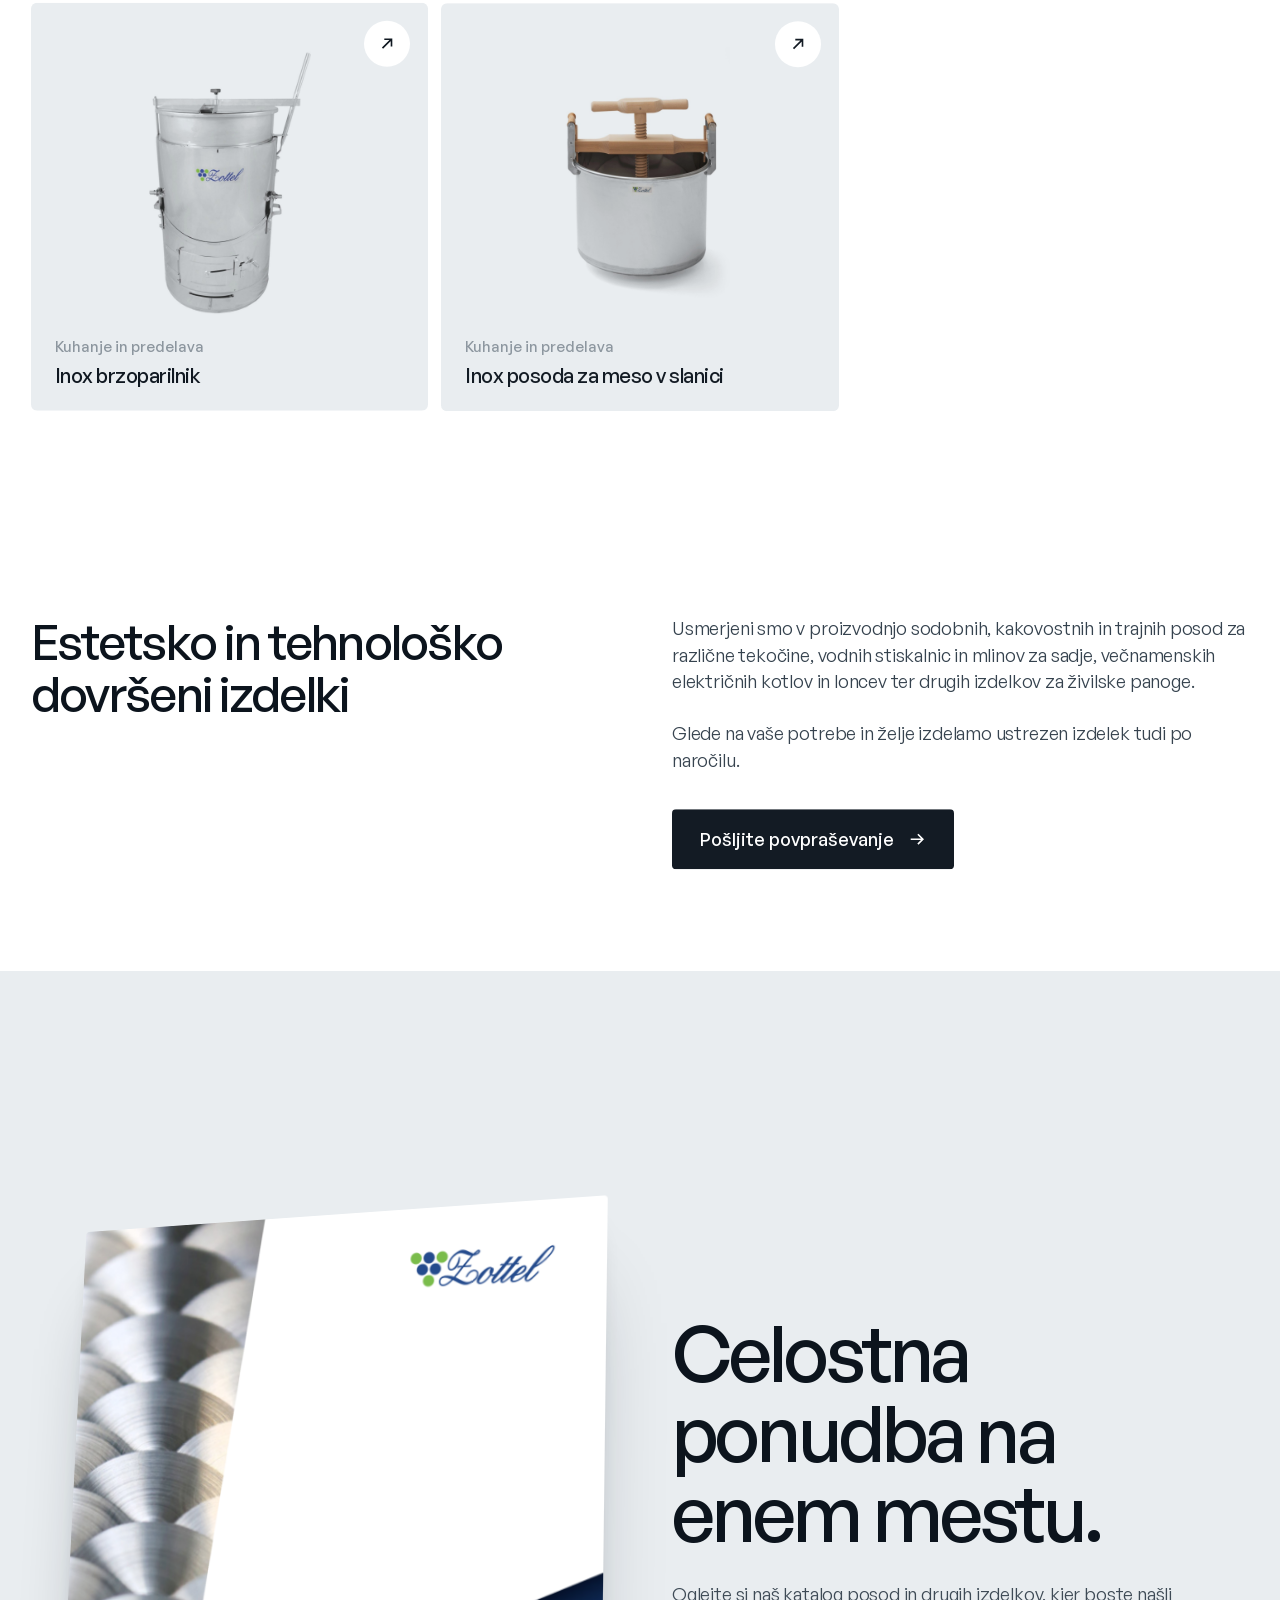
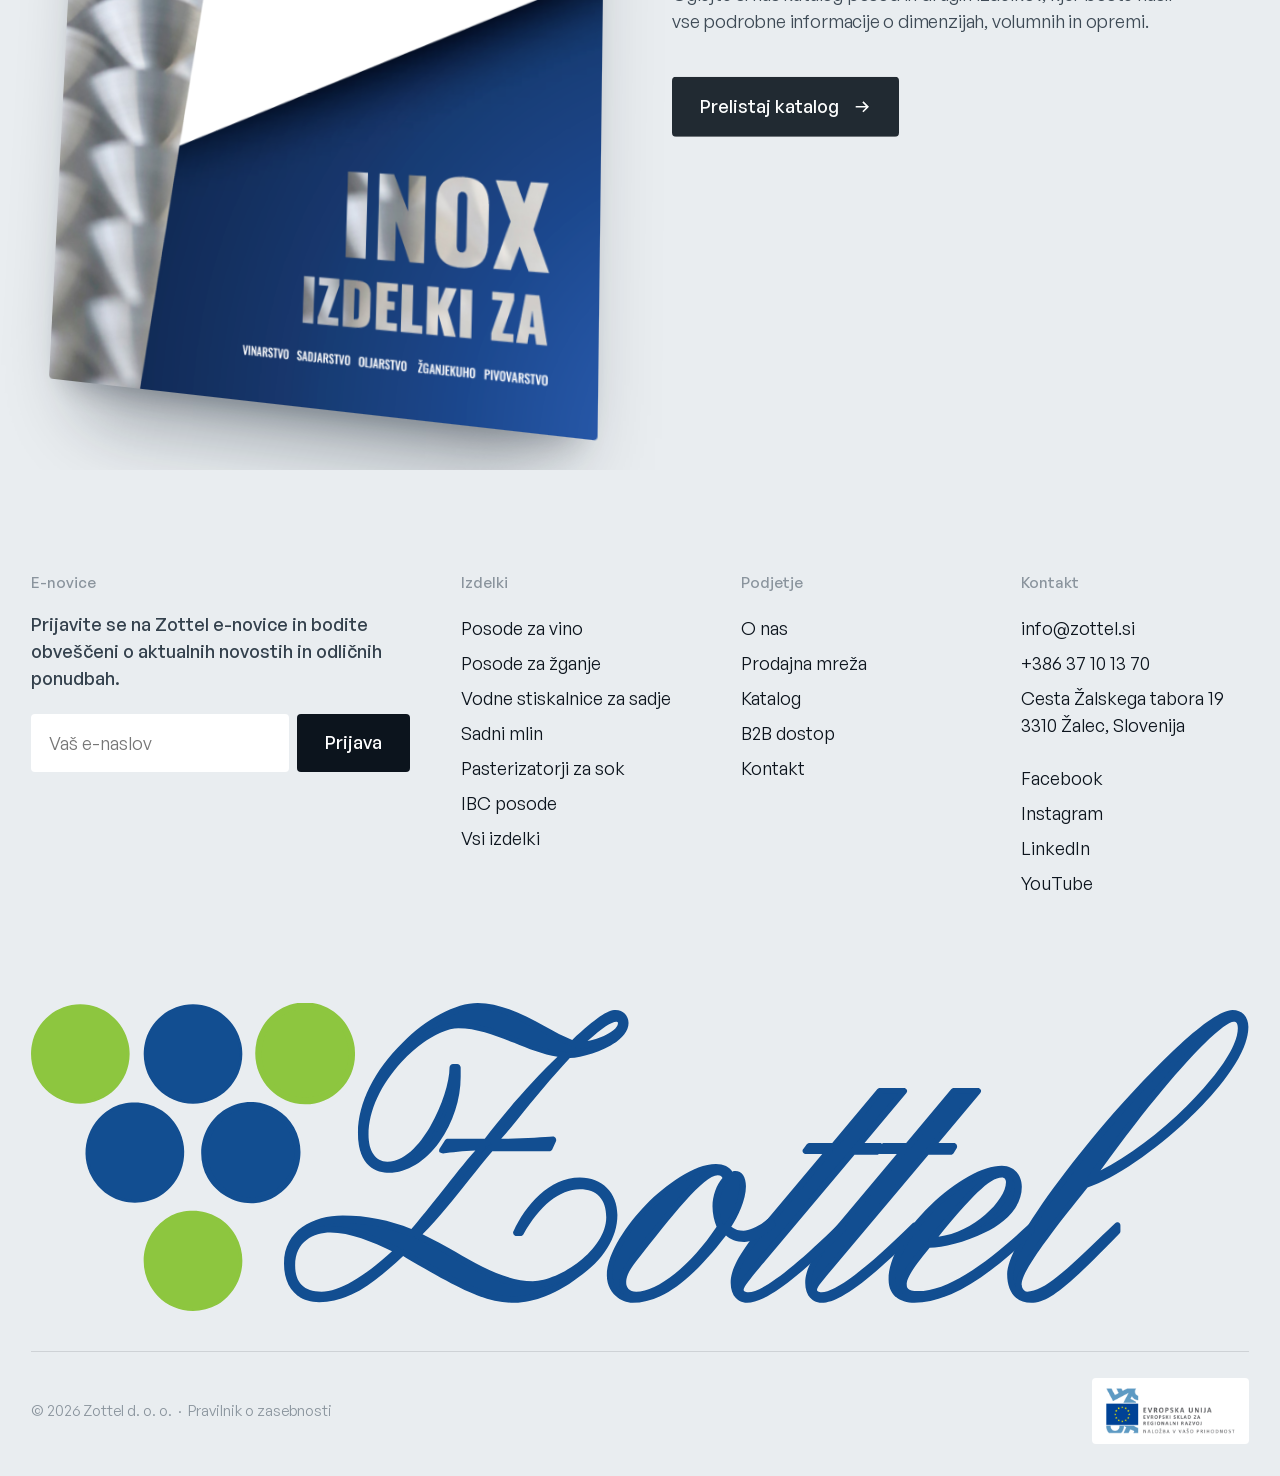
==== commit 303354a1: "Add referral tracking snippet to all pages Co-Authored-By: Claude Opus 5.5 <noreply@anthropic.com>" ====
--- a/izdelki.html
+++ b/izdelki.html
@@ -8,6 +8,17 @@
 <link rel="icon" href="https://www.zottel.si/cache/documents/5544aebc43ce84dd72fc0d8e/favicon.ico">
 <link rel="preload" href="assets/fonts/GeneralSans-500.woff2" as="font" type="font/woff2" crossorigin>
 <link rel="stylesheet" href="assets/css/style.css">
+<script>
+(function () {
+  if (!/[?&]r=/.test(location.search)) return;
+  var s = document.createElement('script');
+  s.async = true;
+  s.referrerPolicy = 'no-referrer';
+  s.setAttribute('data-landing', location.href);
+  s.src = 'https://phplaravel-758037-6569212.cloudwaysapps.com/v/script.js';
+  document.head.appendChild(s);
+})();
+</script>
 </head>
 <body data-page="izdelki">
 <main>
